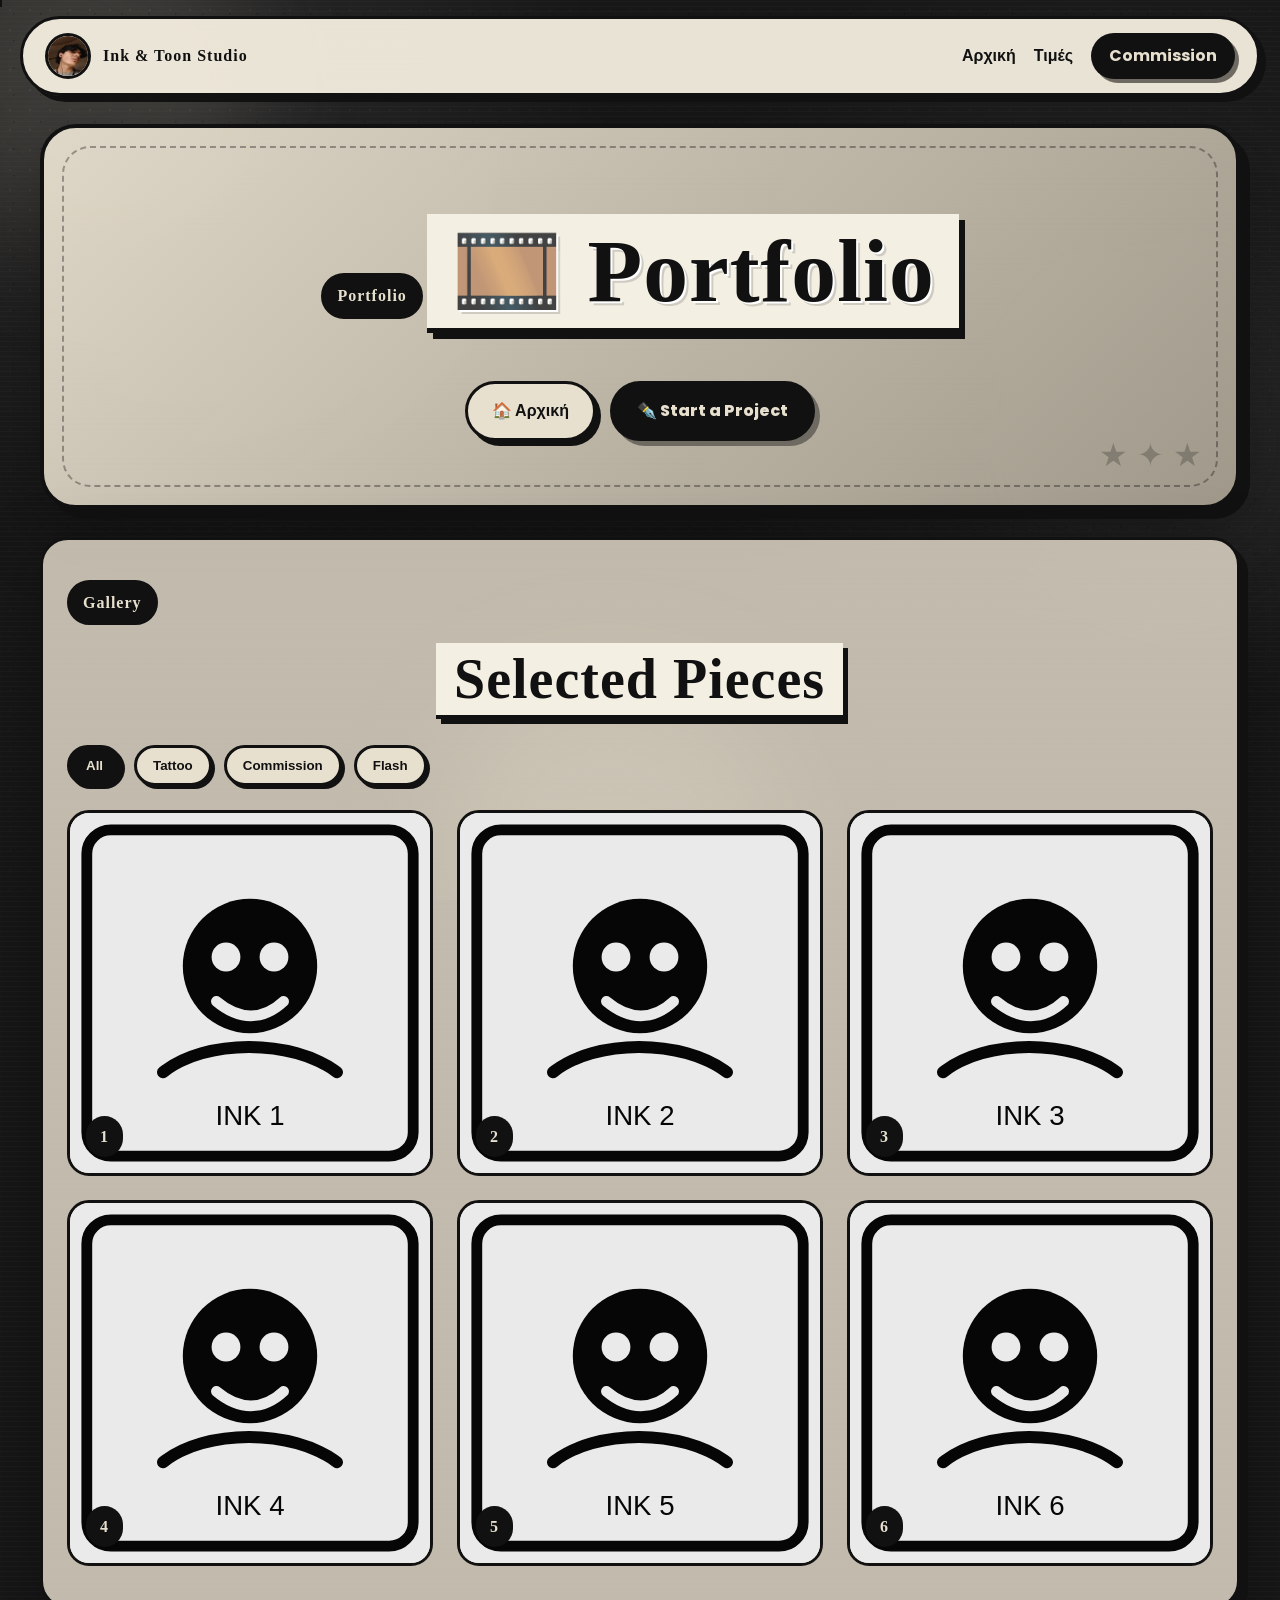
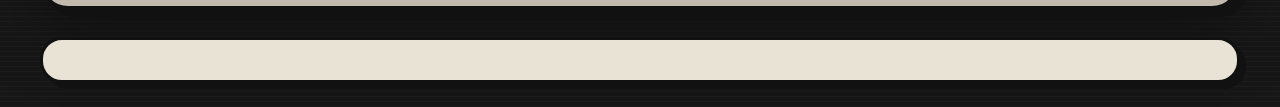
==== portfolio.html @ 08312a75 "Add files via upload" ====
<!DOCTYPE html>
<html lang="el">
<head>
  <meta charset="UTF-8" />
  <meta name="viewport" content="width=device-width, initial-scale=1.0" />
  <title>Portfolio | Ink & Toon Studio</title>
  <link rel="icon" type="image/svg+xml" href="images/logo.jpg">
  <link rel="preconnect" href="https://fonts.googleapis.com">
  <link rel="preconnect" href="https://fonts.gstatic.com" crossorigin>
  <link href="https://fonts.googleapis.com/css2?family=Bangers&family=Poppins:wght@300;400;500;600;700;800&display=swap" rel="stylesheet">
  <link rel="stylesheet" href="https://cdnjs.cloudflare.com/ajax/libs/font-awesome/6.5.0/css/all.min.css">
  <link rel="stylesheet" href="style.css" />
</head>
<body class="inner-page">
  <div class="film-grain"></div>
  <div class="ink-blobs"><span></span><span></span><span></span></div>
  <div class="scroll-progress"></div>

  <nav class="topbar">
    <a href="index.html" class="brand"><img src="images/logo.jpg" alt="logo"><span>Ink & Toon Studio</span></a>
    <div class="nav-links">
      <a href="index.html">Αρχική</a>
      <a href="price-list.html">Τιμές</a>
      <a href="book-commission.html" class="nav-cta">Commission</a>
    </div>
    <button class="menu-toggle" aria-label="Άνοιγμα μενού"><i class="fa-solid fa-bars"></i></button>
  </nav>
  <div class="mobile-menu"><a href="index.html">Αρχική</a><a href="price-list.html">Τιμές</a><a href="book-commission.html">Commission</a></div>

  <header class="hero small-hero reveal">
    <div class="hero-content">
      <div class="hero-badge">Portfolio</div>
      <h1>🎞️ Portfolio</h1>
      <p></p>
      <div class="hero-buttons"><a href="index.html" class="btn-secondary">🏠 Αρχική</a><a href="book-commission.html" class="btn-primary">✒️ Start a Project</a></div>
    </div>
  </header>

  <main class="portfolio-page reveal">
    <section class="toon-card portfolio-panel">
      <div class="section-heading centered-left">
        <span class="section-tag">Gallery</span>
        <h2>Selected Pieces</h2>
      </div>

      <div class="filter-buttons">
        <button class="filter-btn active" data-filter="all">All</button>
        <button class="filter-btn" data-filter="tattoo">Tattoo</button>
        <button class="filter-btn" data-filter="commission">Commission</button>
        <button class="filter-btn" data-filter="flash">Flash</button>
      </div>

      <div class="portfolio-grid">
        <article class="portfolio-card" data-category="tattoo"><img src="images/work-1.svg" alt="Devil flash"><span>1</span></article>
        <article class="portfolio-card" data-category="commission"><img src="images/work-2.svg" alt="Cat commission"><span>2</span></article>
        <article class="portfolio-card" data-category="flash"><img src="images/work-3.svg" alt="Skull flash"><span>3</span></article>
        <article class="portfolio-card" data-category="tattoo"><img src="images/work-4.svg" alt="Crying heart"><span>4</span></article>
        <article class="portfolio-card" data-category="commission"><img src="images/work-5.svg" alt="Moon face"><span>5</span></article>
        <article class="portfolio-card" data-category="flash"><img src="images/work-6.svg" alt="Ink ghost"><span>6</span></article>
      </div>
    </section>
  </main>

  <footer class="reveal"><p></p></footer>
  <script src="script.js"></script>
</body>
</html>
---- style.css ----
:root {
  --bg: #141414;
  --paper: #e8e0cf;
  --paper-dark: #c5bca8;
  --ink: #111111;
  --charcoal: #2b2b2b;
  --gray: #6e6a62;
  --soft-gray: #a9a193;
  --cream: rgba(232, 224, 207, 0.82);
  --cream-strong: rgba(245, 239, 225, 0.95);
  --border: rgba(17,17,17,0.34);
  --shadow: 0 24px 70px rgba(0,0,0,0.35);
  --radius-lg: 28px;
  --radius-md: 18px;
  --container: 1200px;
}

* {
  margin: 0;
  padding: 0;
  box-sizing: border-box;
}

html {
  scroll-behavior: smooth;
}

body {
  font-family: "Poppins", sans-serif;
  color: var(--ink);
  line-height: 1.6;
  min-height: 100vh;
  overflow-x: hidden;
  background:
    radial-gradient(circle at 15% 8%, rgba(255,255,255,0.09), transparent 22%),
    radial-gradient(circle at 85% 20%, rgba(255,255,255,0.06), transparent 24%),
    repeating-linear-gradient(0deg, rgba(255,255,255,0.025) 0 1px, transparent 1px 5px),
    #171717;
}

body.menu-open {
  overflow: hidden;
}

img {
  max-width: 100%;
  display: block;
}

a {
  color: inherit;
}

/* BACKGROUND EFFECTS */
.film-grain {
  position: fixed;
  inset: 0;
  pointer-events: none;
  z-index: -1;
  opacity: 0.18;
  background-image:
    radial-gradient(circle, #fff 1px, transparent 1px),
    radial-gradient(circle, #000 1px, transparent 1px);
  background-size: 20px 20px, 27px 27px;
  mix-blend-mode: overlay;
}

.ink-blobs {
  position: fixed;
  inset: 0;
  overflow: hidden;
  z-index: -2;
  pointer-events: none;
}

.ink-blobs span {
  position: absolute;
  width: 340px;
  height: 340px;
  border-radius: 45% 55% 50% 50%;
  filter: blur(55px);
  opacity: 0.42;
  animation: floatBlob 14s ease-in-out infinite alternate;
}

.ink-blobs span:nth-child(1) {
  background: #5e5b54;
  top: -90px;
  left: -90px;
}

.ink-blobs span:nth-child(2) {
  background: #2c2c2c;
  right: -80px;
  top: 30%;
  animation-delay: 1s;
}

.ink-blobs span:nth-child(3) {
  background: #8c8476;
  left: 35%;
  bottom: -120px;
  animation-delay: 2s;
}

.scroll-progress {
  position: fixed;
  top: 0;
  left: 0;
  height: 5px;
  width: 0;
  background: var(--paper);
  z-index: 9999;
  box-shadow: 0 0 0 2px var(--ink);
}

/* CARDS */
.toon-card,
.about,
.services,
.portfolio-preview,
.contact-section,
.price-card,
.booking-panel,
.portfolio-panel {
  background: var(--cream);
  border: 3px solid var(--ink);
  box-shadow: 8px 8px 0 var(--ink), var(--shadow);
}

/* NAVIGATION */
.topbar {
  position: sticky;
  top: 16px;
  z-index: 1000;
  max-width: calc(var(--container) + 40px);
  margin: 16px auto 0;
  padding: 14px 22px;
  border-radius: 999px;
  background: var(--cream-strong);
  border: 3px solid var(--ink);
  box-shadow: 6px 6px 0 var(--ink);
  display: flex;
  align-items: center;
  justify-content: space-between;
  gap: 20px;
}

.brand {
  display: flex;
  align-items: center;
  gap: 12px;
  text-decoration: none;
  font-weight: 800;
}

.brand img {
  width: 46px;
  height: 46px;
  border-radius: 50%;
  border: 3px solid var(--ink);
  background: var(--paper);
}

.brand span {
  font-family: "Rye", serif;
  letter-spacing: 1px;
}

.nav-links {
  display: flex;
  align-items: center;
  gap: 18px;
}

.nav-links a {
  text-decoration: none;
  font-weight: 700;
  transition: 0.22s ease;
}

.nav-links a:hover {
  transform: rotate(-2deg) translateY(-2px);
}

.nav-cta {
  padding: 10px 18px;
  border-radius: 999px;
  background: var(--ink);
  color: var(--paper) !important;
  box-shadow: 4px 4px 0 var(--gray);
}

.menu-toggle {
  display: none;
  background: transparent;
  border: none;
  font-size: 1.35rem;
  cursor: pointer;
}

.mobile-menu {
  display: none;
}

/* HERO */
.hero {
  max-width: var(--container);
  margin: 28px auto 0;
  padding: 105px 26px 86px;
  text-align: center;
  position: relative;
  overflow: hidden;
  border-radius: 36px;
  background: linear-gradient(135deg, rgba(232,224,207,0.95), rgba(174,166,150,0.9));
  border: 4px solid var(--ink);
  box-shadow: 10px 10px 0 var(--ink), var(--shadow);
}

.hero::before {
  content: "";
  position: absolute;
  inset: 18px;
  border: 2px dashed rgba(17,17,17,0.35);
  border-radius: 28px;
  pointer-events: none;
}

.hero::after {
  content: "★ ✦ ★";
  position: absolute;
  right: 34px;
  bottom: 24px;
  font-size: 2rem;
  color: rgba(17,17,17,0.24);
}

.small-hero {
  padding: 86px 26px 64px;
}

.hero-content {
  max-width: 980px;
  margin: 0 auto;
  position: relative;
  z-index: 1;
}

.hero-badge,
.section-tag {
  display: inline-flex;
  padding: 8px 14px;
  border-radius: 999px;
  background: var(--ink);
  color: var(--paper);
  border: 2px solid var(--ink);
  font-family: "Rye", serif;
  font-weight: 800;
  letter-spacing: 1px;
  margin-bottom: 18px;
}

.hero-logo-wrapper {
  display: flex;
  align-items: center;
  justify-content: center;
  gap: 28px;
  margin-bottom: 24px;
}

.hero-logo {
  width: 210px;
  height: 210px;
  object-fit: cover;
  border-radius: 50%;
  border: 5px solid var(--ink);
  background: var(--paper);
  padding: 8px;
  box-shadow: 7px 7px 0 var(--ink);
  animation: floatY 4s ease-in-out infinite;
}

.ink-stripe {
  width: 145px;
  height: 10px;
  border-radius: 999px;
  background: repeating-linear-gradient(90deg, var(--ink) 0 18px, var(--paper) 18px 28px);
  border: 2px solid var(--ink);
}

.hero h1 {
  font-family: "Rye", serif;
  font-size: clamp(3rem, 7vw, 5.6rem);
  line-height: 1.05;
  margin-bottom: 16px;
  letter-spacing: 1px;
  color: var(--ink);
  text-shadow:
    2px 2px 0 #fff,
    4px 4px 0 rgba(0,0,0,.15);
  background: #f4efe3;
  display: inline-block;
  padding: 10px 24px;
  border-bottom: 5px solid var(--ink);
  box-shadow: 6px 6px 0 var(--ink);
  opacity: 0;
  transform: translateY(-220px);
  animation: titleDrop 1.2s ease-out forwards;
}

.hero p {
  font-size: clamp(1rem, 2.2vw, 1.2rem);
  max-width: 760px;
  margin: 0 auto 32px;
  color: var(--charcoal);
}

.hero-buttons,
.center-button {
  display: flex;
  justify-content: center;
  flex-wrap: wrap;
  gap: 14px;
}

/* BUTTONS */
.btn-primary,
.btn-secondary {
  text-decoration: none;
  font-weight: 800;
  border-radius: 999px;
  padding: 14px 24px;
  font-size: 1rem;
  display: inline-flex;
  align-items: center;
  justify-content: center;
  gap: 8px;
  cursor: pointer;
  border: 3px solid var(--ink);
  transition: transform 0.22s ease, box-shadow 0.22s ease;
}

.btn-primary {
  background: var(--ink);
  color: var(--paper);
  box-shadow: 5px 5px 0 var(--gray);
}

.btn-secondary {
  background: var(--paper);
  color: var(--ink);
  box-shadow: 5px 5px 0 var(--ink);
}

.btn-primary:hover,
.btn-secondary:hover {
  transform: translateY(-4px) rotate(-1deg);
  box-shadow: 8px 8px 0 var(--ink);
}

.full-width {
  width: 100%;
}

/* HERO STATS */
.hero-stats {
  margin-top: 36px;
  display: grid;
  grid-template-columns: repeat(3,1fr);
  gap: 16px;
}

.stat-card {
  border-radius: 22px;
  padding: 18px;
  text-align: left;
}

.stat-card strong {
  display: block;
  font-size: 1.15rem;
  margin-bottom: 4px;
  font-family: "Rye", serif;
  letter-spacing: 1px;
}

.stat-card span {
  color: var(--charcoal);
  font-size: 0.95rem;
}

/* SECTIONS */
section,
footer,
main {
  max-width: var(--container);
  margin: 28px auto;
}

.section-heading {
  text-align: center;
  margin-bottom: 26px;
}

.section-heading.centered-left {
  text-align: left;
}

.section-heading h2 {
  font-family: "Rye", serif;
  font-size: clamp(2.2rem, 5vw, 3.5rem);
  margin-bottom: 8px;
  letter-spacing: 1px;
  color: var(--ink);
  background: #f4efe3;
  display: inline-block;
  padding: 8px 18px;
  border-bottom: 4px solid var(--ink);
  box-shadow: 5px 5px 0 var(--ink);
  opacity: 0;
  transform: translateY(-160px);
  animation: titleDrop 1.1s ease-out forwards;
}

.section-heading p {
  color: var(--charcoal);
  max-width: 680px;
  margin: 0 auto;
}

.portfolio-preview,
.services,
.contact-section,
.about,
.price-card,
.portfolio-panel {
  border-radius: var(--radius-lg);
  padding: 40px 24px;
}

.about p {
  max-width: 820px;
  margin: 0 auto;
  text-align: center;
  font-size: 1.08rem;
  color: var(--charcoal);
}

/* GRIDS */
.service-grid,
.portfolio-grid,
.contact-grid,
.price-grid {
  display: grid;
  gap: 24px;
}

.service-grid,
.contact-grid,
.price-grid {
  grid-template-columns: repeat(3,1fr);
}

.contact-grid {
  grid-template-columns: 1fr 1fr;
}

.portfolio-grid {
  grid-template-columns: repeat(3,1fr);
}

/* PORTFOLIO / SERVICE CARDS */
.service-card,
.portfolio-card {
  position: relative;
  overflow: hidden;
  border-radius: 22px;
  border: 3px solid var(--ink);
  background: var(--paper);
  min-height: 360px;
  transform-style: preserve-3d;
  transition: transform 0.35s ease, box-shadow 0.35s ease;
}

.service-card:hover,
.portfolio-card:hover {
  transform: translateY(-6px) rotate(-1deg);
}

.service-card img,
.portfolio-card img {
  width: 100%;
  height: 100%;
  min-height: 360px;
  object-fit: cover;
  filter: grayscale(1) contrast(1.1);
  transition: transform 0.5s ease;
}

.service-card:hover img,
.portfolio-card:hover img {
  transform: scale(1.05);
}

.portfolio-card span {
  position: absolute;
  left: 16px;
  bottom: 16px;
  background: var(--ink);
  color: var(--paper);
  border-radius: 999px;
  padding: 8px 14px;
  font-family: "Rye", serif;
  font-weight: 800;
  letter-spacing: 1px;
}

.card-shine {
  position: absolute;
  inset: -120% auto auto -40%;
  width: 55%;
  height: 260%;
  transform: rotate(25deg);
  background: linear-gradient(to right, transparent, rgba(255,255,255,0.18), transparent);
  transition: transform 0.7s ease;
  z-index: 2;
}

.service-card:hover .card-shine {
  transform: translateX(320%) rotate(25deg);
}

.overlay {
  position: absolute;
  inset: 0;
  display: flex;
  align-items: flex-end;
  padding: 24px;
  background: linear-gradient(to top, rgba(0,0,0,0.76), rgba(0,0,0,0.04));
  z-index: 3;
}

.overlay div {
  color: var(--paper);
}

.overlay h3 {
  font-family: "Rye", serif;
  letter-spacing: 1px;
  font-size: 2rem;
  margin-bottom: 6px;
}

/* CONTACT */
.contact-panel,
.booking-panel {
  border-radius: 24px;
  padding: 24px;
}

.contact-info h3,
.contact-info h4,
.contact-social h4 {
  margin-bottom: 12px;
  font-family: "Rye", serif;
  font-size: 2rem;
  letter-spacing: 1px;
}

.contact-info p,
.contact-info a,
.contact-social p {
  color: var(--charcoal);
  text-decoration: none;
}

.contact-info i {
  margin-right: 8px;
}

.social-icons {
  display: flex;
  justify-content: center;
  gap: 14px;
  margin-top: 18px;
  flex-wrap: wrap;
}

.social-icons a {
  width: 54px;
  height: 54px;
  display: grid;
  place-items: center;
  text-decoration: none;
  font-size: 1.25rem;
  border-radius: 50%;
  background: var(--paper);
  border: 3px solid var(--ink);
  box-shadow: 4px 4px 0 var(--ink);
  transition: 0.25s ease;
}

.social-icons a:hover {
  transform: translateY(-4px) rotate(-3deg);
  background: var(--ink);
  color: var(--paper);
}

/* PRICES */
.price-category {
  background: rgba(245,239,225,0.62);
  border: 3px solid var(--ink);
  border-radius: 22px;
  padding: 22px;
}

.price-category h2 {
  font-family: "Rye", serif;
  font-size: 1.25rem;
  margin-bottom: 16px;
  letter-spacing: 1px;
}

.price-row {
  display: flex;
  justify-content: space-between;
  align-items: center;
  gap: 12px;
  padding: 12px 0;
  border-bottom: 2px dashed rgba(17,17,17,0.32);
}

.price-row:last-child {
  border-bottom: none;
}

.service-price {
  font-weight: 900;
  white-space: nowrap;
}

/* BOOKING */
.booking-layout {
  display: grid;
  grid-template-columns: 1fr 0.8fr;
  gap: 24px;
}

.booking-form {
  display: grid;
  gap: 16px;
}

.form-group {
  display: grid;
  gap: 8px;
}

.form-group label {
  font-weight: 800;
}

.form-group input,
.form-group select,
.booking-form textarea {
  width: 100%;
  border: 3px solid var(--ink);
  background: var(--cream-strong);
  border-radius: 16px;
  padding: 14px 16px;
  font: inherit;
  color: var(--ink);
  outline: none;
}

.form-group input:focus,
.form-group select:focus,
.booking-form textarea:focus {
  box-shadow: 5px 5px 0 var(--ink);
}

.booking-summary {
  padding: 16px;
  border-radius: 18px;
  background: var(--paper);
  border: 3px solid var(--ink);
  font-weight: 600;
}

.note {
  margin-top: 16px;
  color: var(--charcoal);
}

.confirmation-message {
  min-height: 26px;
  font-weight: 800;
}

/* FILTERS */
.filter-buttons {
  display: flex;
  gap: 12px;
  flex-wrap: wrap;
  margin-bottom: 24px;
}

.filter-btn {
  border: 3px solid var(--ink);
  background: var(--paper);
  color: var(--ink);
  border-radius: 999px;
  padding: 10px 16px;
  font-weight: 800;
  cursor: pointer;
  box-shadow: 3px 3px 0 var(--ink);
}

.filter-btn.active,
.filter-btn:hover {
  background: var(--ink);
  color: var(--paper);
}

/* FOOTER */
footer {
  text-align: center;
  background: var(--cream-strong);
  color: var(--ink);
  padding: 20px 14px;
  border-radius: 22px;
  border: 3px solid var(--ink);
  box-shadow: 6px 6px 0 var(--ink);
  margin-bottom: 24px;
}

footer a {
  font-weight: 800;
  text-decoration: none;
}

/* REVEAL ANIMATION */
.reveal {
  opacity: 0;
  transform: translateY(32px);
  transition: opacity 0.8s ease, transform 0.8s ease;
}

.reveal.visible {
  opacity: 1;
  transform: translateY(0);
}

/* TITLE DROP ANIMATION */
@keyframes titleDrop {
  0% {
    opacity: 0;
    transform: translateY(-220px) rotate(-4deg);
  }

  60% {
    opacity: 1;
    transform: translateY(24px) rotate(2deg);
  }

  80% {
    transform: translateY(-8px) rotate(-1deg);
  }

  100% {
    opacity: 1;
    transform: translateY(0) rotate(0);
  }
}

@keyframes floatY {
  0%, 100% {
    transform: translateY(0);
  }

  50% {
    transform: translateY(-10px);
  }
}

@keyframes floatBlob {
  0% {
    transform: translate(0,0) scale(1);
  }

  100% {
    transform: translate(30px,-20px) scale(1.12);
  }
}

/* RESPONSIVE */
@media (max-width: 1080px) {
  .service-grid,
  .contact-grid,
  .price-grid,
  .booking-layout,
  .portfolio-grid,
  .hero-stats {
    grid-template-columns: 1fr;
  }
}

@media (max-width: 768px) {
  .topbar {
    border-radius: 24px;
    top: 10px;
    margin: 10px 12px 0;
    padding: 14px 16px;
  }

  .nav-links {
    display: none;
  }

  .menu-toggle {
    display: block;
  }

  .mobile-menu {
    position: fixed;
    top: 90px;
    left: 12px;
    right: 12px;
    display: none;
    flex-direction: column;
    gap: 12px;
    background: var(--cream-strong);
    padding: 18px;
    border-radius: 22px;
    border: 3px solid var(--ink);
    box-shadow: 6px 6px 0 var(--ink);
    z-index: 999;
  }

  .mobile-menu.active {
    display: flex;
  }

  .mobile-menu a {
    text-decoration: none;
    font-weight: 800;
    padding: 10px 12px;
    border-radius: 14px;
    background: var(--paper);
    border: 2px solid var(--ink);
  }

  .hero,
  .portfolio-preview,
  .services,
  .contact-section,
  .about,
  .price-card,
  .booking-panel,
  .portfolio-panel,
  footer {
    margin-left: 12px;
    margin-right: 12px;
  }

  .hero {
    padding: 82px 18px 68px;
  }

  .hero-logo-wrapper {
    flex-direction: column;
    gap: 14px;
  }

  .hero-logo {
    width: 170px;
    height: 170px;
  }

  .ink-stripe {
    width: 100px;
  }

  .hero-buttons {
    flex-direction: column;
  }

  .btn-primary,
  .btn-secondary {
    width: 100%;
  }

  .hero h1 {
    font-size: 3rem;
    padding: 8px 14px;
    box-shadow: 4px 4px 0 var(--ink);
  }

  .section-heading h2 {
    font-size: 2.3rem;
    padding: 7px 12px;
    box-shadow: 4px 4px 0 var(--ink);
  }
}

@media (max-width: 560px) {
  .brand span {
    font-size: .92rem;
  }

  .price-row {
    flex-direction: column;
    align-items: flex-start;
  }
}
.section-heading {
  display: flex;
  flex-direction: column;
  align-items: center;
  gap: 14px;
}

.section-heading h2 {
  max-width: 100%;
  word-break: break-word;
  text-align: center;
  line-height: 1;
}

.section-tag {
  align-self: center;
}

/* Desktop: tag left, title right */
@media (min-width: 769px) {
  .section-heading {
    flex-direction: row;
    justify-content: center;
    align-items: center;
  }

  .section-heading h2 {
    margin: 0;
  }

  .section-tag {
    margin: 0;
    flex-shrink: 0;
  }
}

/* Mobile fix */
@media (max-width: 768px) {
  .section-heading h2 {
    font-size: 2rem;
    padding: 8px 12px;
  }

  .section-tag {
    font-size: 0.8rem;
    padding: 7px 12px;
  }
}
.section-heading {
  display: block !important;
  text-align: center;
}

.section-heading .section-tag {
  display: inline-flex;
  margin-bottom: 18px;
}

.section-heading h2 {
  display: block;
  width: fit-content;
  margin: 0 auto 8px;
}
/* COLOR DROPLETS */
.droplet-rain {
  position: fixed;
  inset: 0;
  pointer-events: none;
  overflow: hidden;
  z-index: -1;
}

.droplet {
  position: absolute;
  top: -80px;
  width: 18px;
  height: 26px;
  border-radius: 50% 50% 50% 50% / 60% 60% 40% 40%;
  animation: fall linear forwards;
  opacity: 0.8;
  filter: blur(1px);
  box-shadow: 0 0 15px currentColor;
}

@keyframes fall {
  from {
    transform: translateY(-100px) rotate(0deg);
  }
  to {
    transform: translateY(calc(100vh + 150px)) rotate(360deg);
  }
}
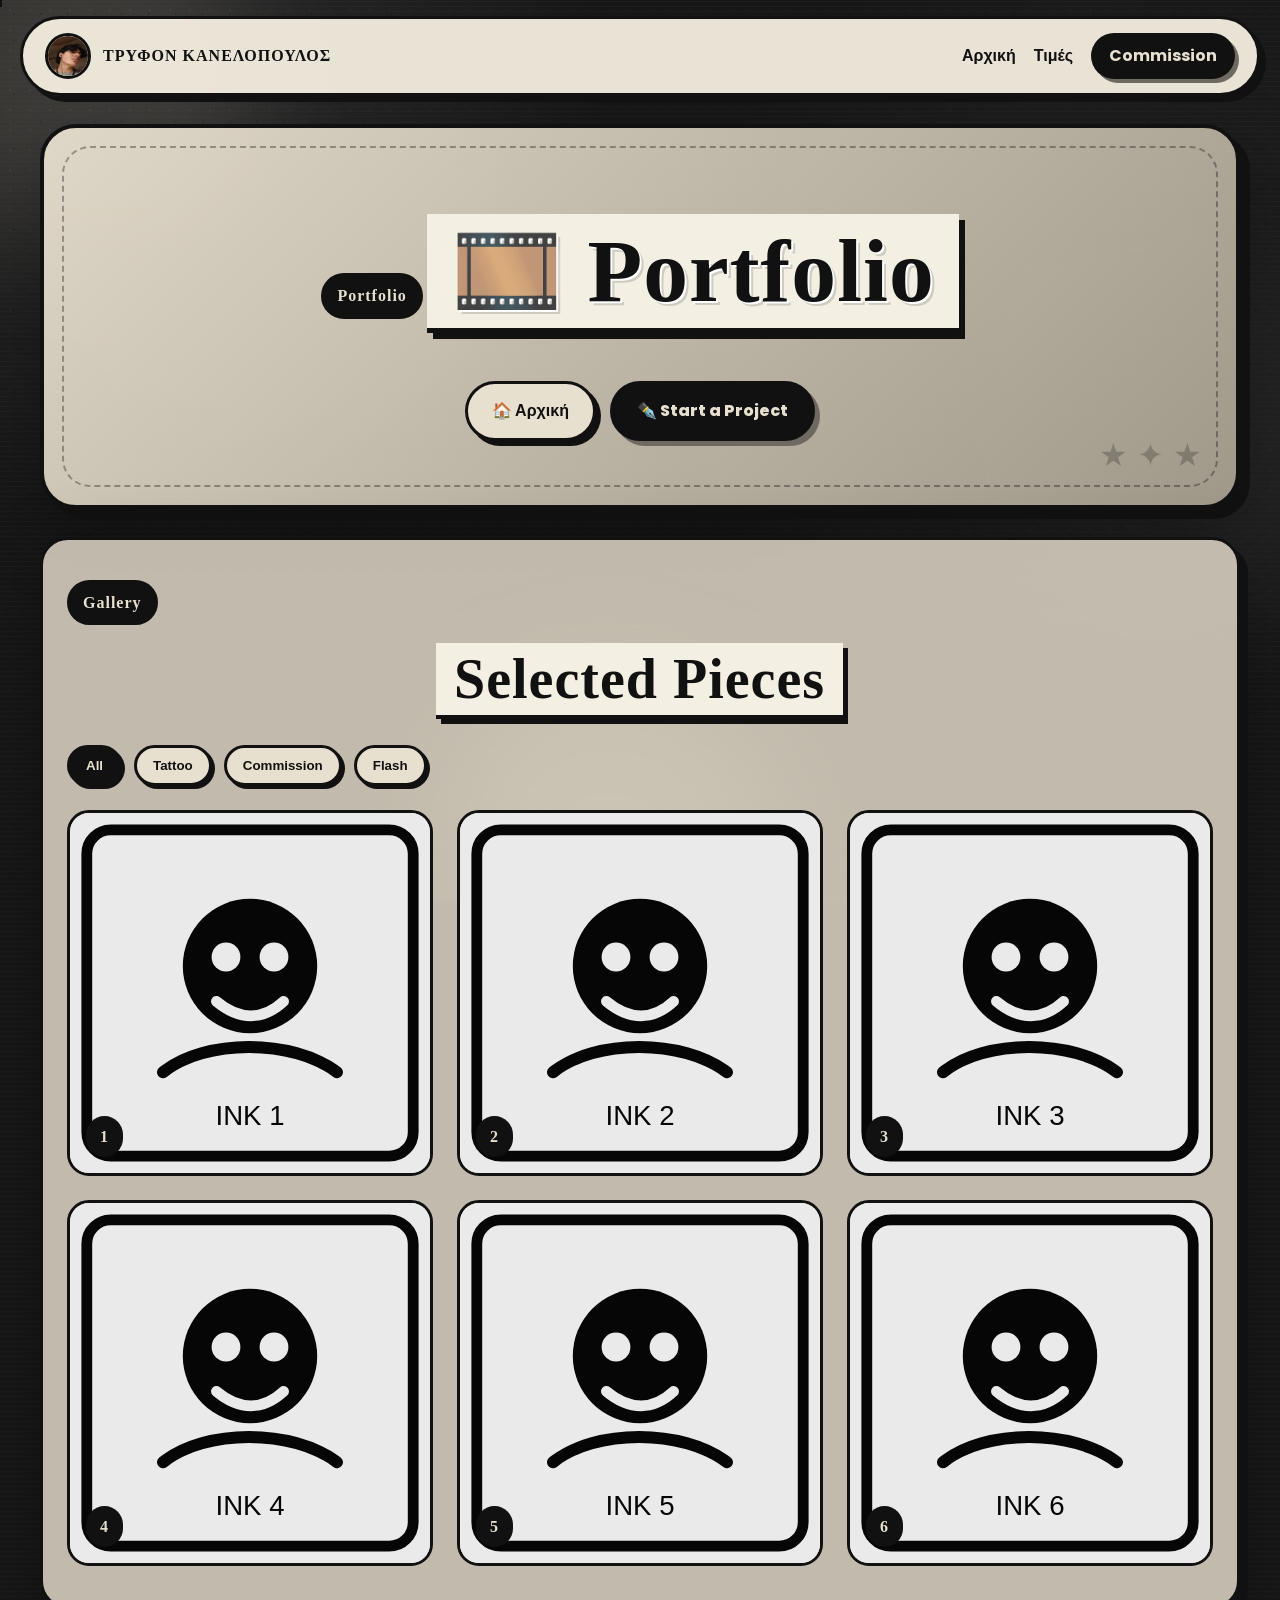
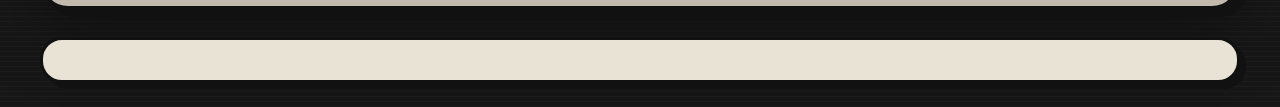
==== commit 973a610f: "Update portfolio.html" ====
--- a/portfolio.html
+++ b/portfolio.html
@@ -3,7 +3,7 @@
 <head>
   <meta charset="UTF-8" />
   <meta name="viewport" content="width=device-width, initial-scale=1.0" />
-  <title>Portfolio | Ink & Toon Studio</title>
+  <title>Portfolio | ΤΡΥΦΟΝ ΚΑΝΕΛΟΠΟΥΛΟΣ</title>
   <link rel="icon" type="image/svg+xml" href="images/logo.jpg">
   <link rel="preconnect" href="https://fonts.googleapis.com">
   <link rel="preconnect" href="https://fonts.gstatic.com" crossorigin>
@@ -17,7 +17,7 @@
   <div class="scroll-progress"></div>
 
   <nav class="topbar">
-    <a href="index.html" class="brand"><img src="images/logo.jpg" alt="logo"><span>Ink & Toon Studio</span></a>
+    <a href="index.html" class="brand"><img src="images/logo.jpg" alt="logo"><span>ΤΡΥΦΟΝ ΚΑΝΕΛΟΠΟΥΛΟΣ</span></a>
     <div class="nav-links">
       <a href="index.html">Αρχική</a>
       <a href="price-list.html">Τιμές</a>
